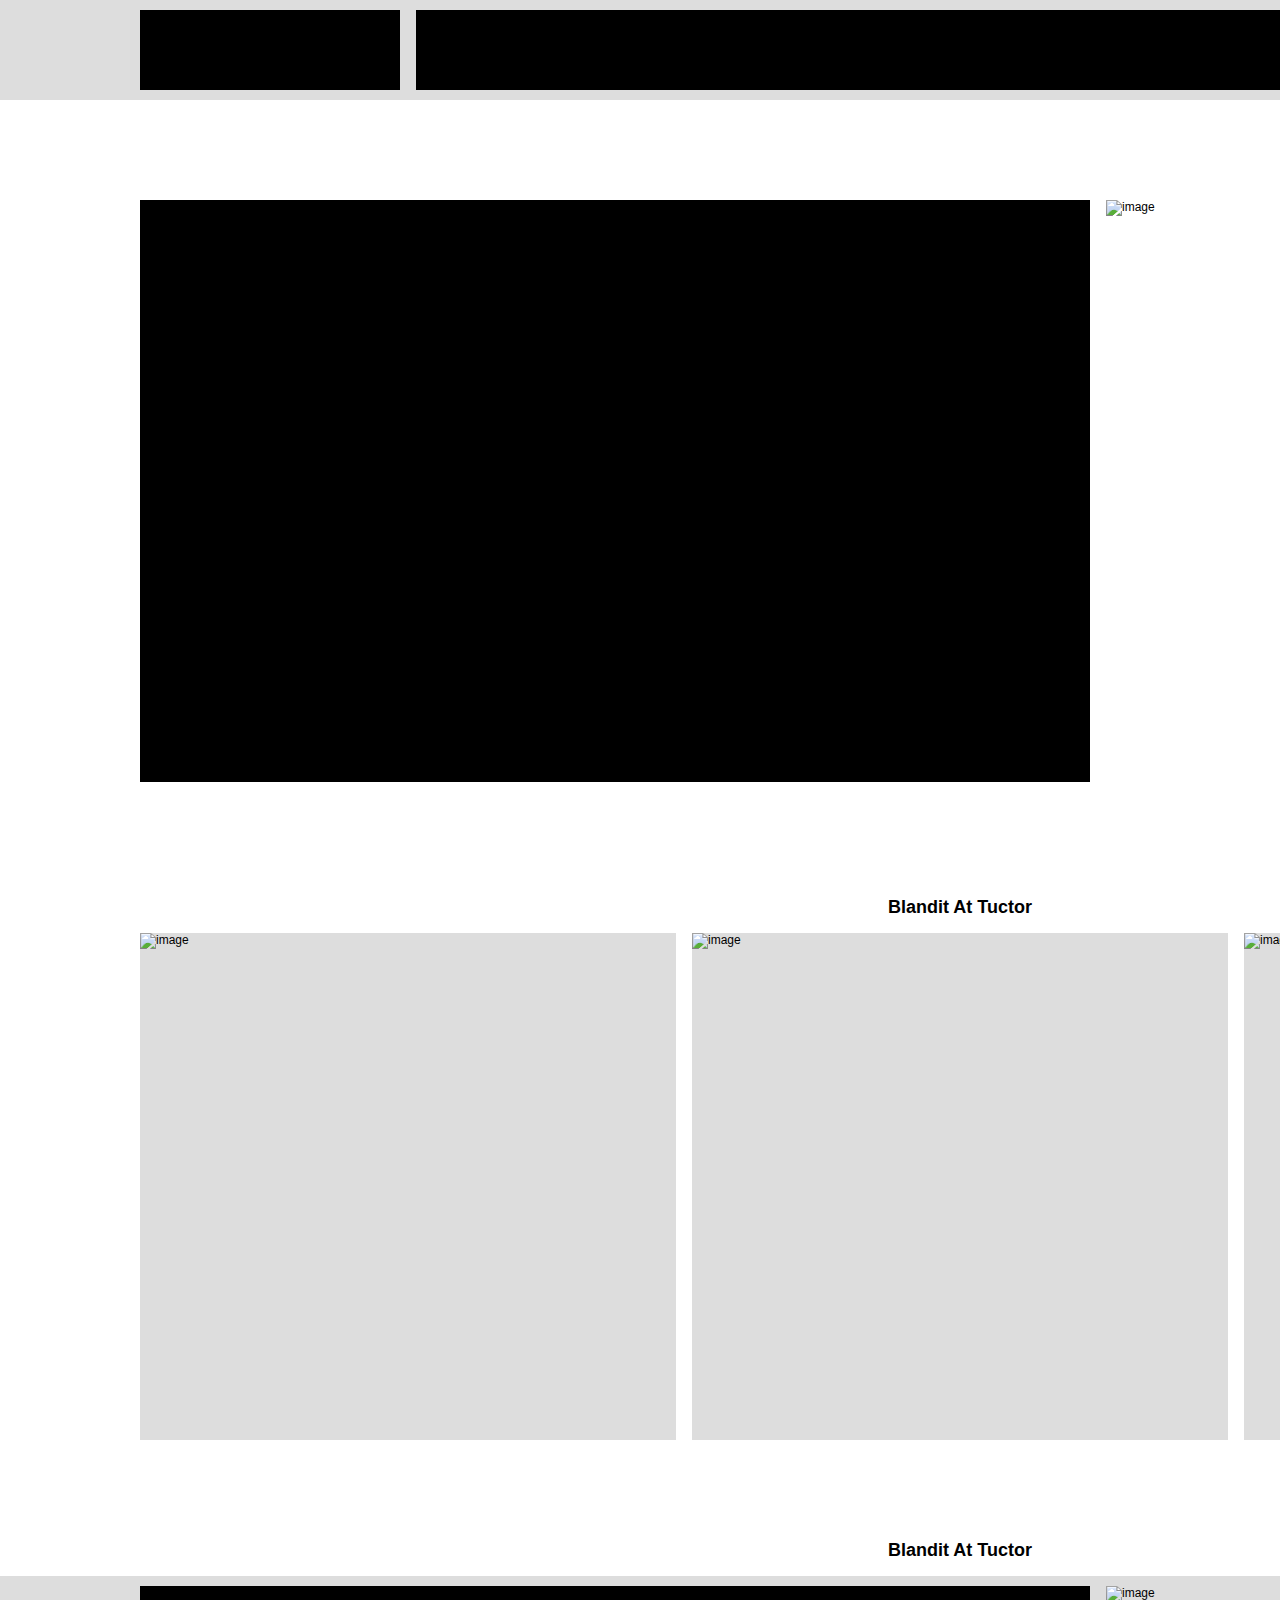
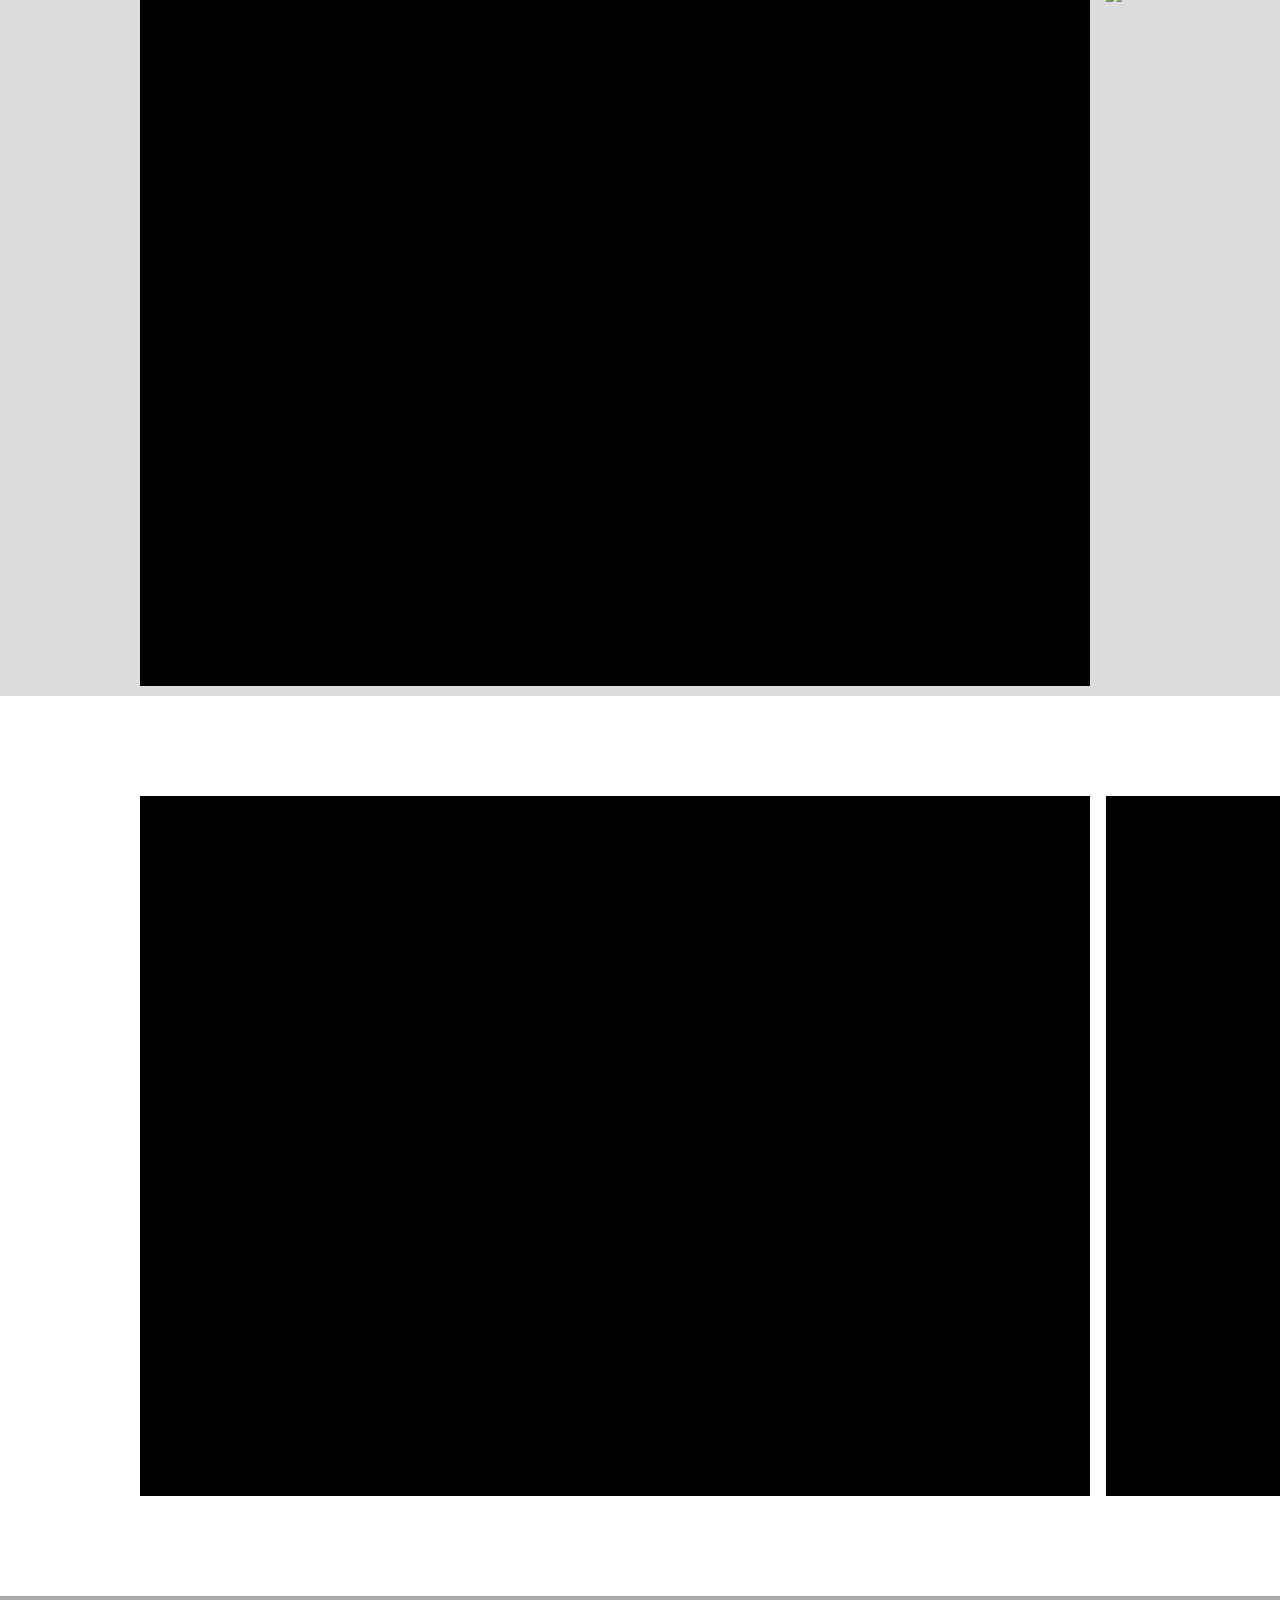
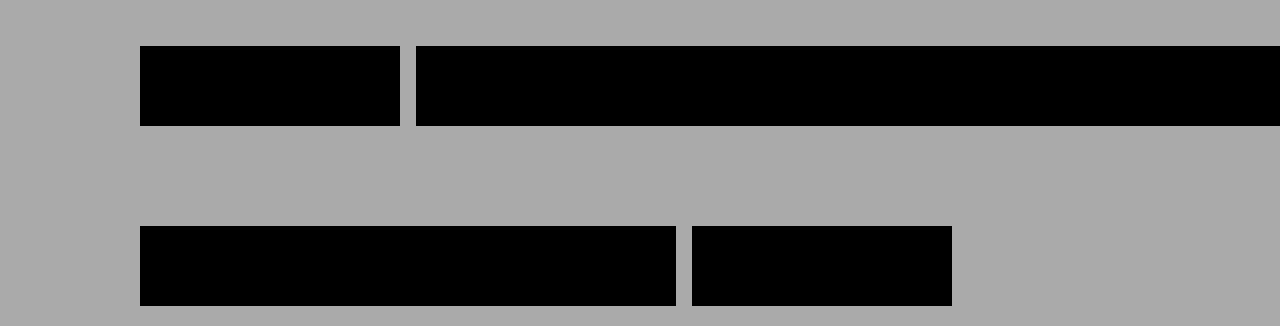
==== index.html @ 93c9f427 "added basic layout" ====
<!DOCTYPE html>
<html lang="en">
<head>
<meta charset="UTF-8">
<title>Web Page</title>
<link href="css/main.css" rel="stylesheet">
</head>
<!-- students must convert divs to semantic tags -->
<body>
	<div id="container">
        
        <div id="header-con">
            <div id="main-header" class="grid-con">
                <div id="header-box1" class="box-color">
                </div>
                <div id="main-nav" class="box-color">
                </div>
                <div id="header-box2" class="box-color">
                </div>
            </div>
        </div> 

        <main>
            <div class="grid-con" id="hero">
                <div id="hero-text" class="box-color">
                </div>
                <img src="https://via.placeholder.com/674x582" alt="image" id="hero-image">
            </div>  

            <div class="grid-con" id="products">
                <h2>Blandit At Tuctor</h2>
                <div class="product-box" id="product1">
                    <img src="https://via.placeholder.com/536x242" alt="image">
                </div>
                <div class="product-box" id="product2">
                    <img src="https://via.placeholder.com/536x242" alt="image">
                </div>
                <div class="product-box" id="product3">
                    <img src="https://via.placeholder.com/536x242" alt="image">
                </div>
            </div>

            <h2 id="about-title">Blandit At Tuctor</h2>
            <div id="about-con">
                <div class="grid-con" id="about">
                    <div id="about-text" class="box-color">
                    </div>
                    <img src="https://via.placeholder.com/674x700" alt="image" id="about-image">
                </div>
            </div>
            
            <div class="grid-con" id="contact">
                <div id="contact-text" class="box-color">
                </div>
                <div id="contact-form" class="box-color">
                </div>
            </div> 
        </main>

        <div id="footer-con">
            <div class="grid-con" id="footer">
                <div id="footer-logo" class="box-color">
                </div>
                <div id="footer-nav" class="box-color">
                </div>
                <div id="footer-newsletter1" class="box-color">
                </div>
                <div id="footer-newsletter2" class="box-color">
                </div>
                <div id="footer-social" class="box-color">
                </div>
            </div>
        </div>

    </div> 
</body>
</html>
---- css/main.css ----
@charset "UTF-8";
/* CSS Document */

/*Remove this rule on your HTML elements as you start to fill them with content*/

.box-color {
	color: #fff;
	background: #000;
	text-align: center;
	margin: 0;
}

/*basic reset*/

/*browsers have built in values for elements so we'll reset a few things to zero, you can add to this or remove items as needed*/

div,p,body,header,footer,section,article,nav { 
	margin: 0; 
	padding: 0; 
}	

img { 
	border: none; /*Remove border if image is a link*/
	margin: 0; 
	padding: 0; 
}

/*html selectors*/

body {
	font-family: "Helvetica Neue", Helvetica, Arial, sans-serif;
	font-size: 12px;
}

/* Remove underlines from links */

a {
	text-decoration: none;
}

/*hide elements from browser but show for doc outline*/

.hidden {
	display: none;
}


/*Common page elements  */

/*This is essentially a box that we place the whole site in.  
We center the box using margin 0 auto and give it a fixed width of 1920px.
1920px would fit a large monitor or tv. Sizes will vary depending on the projects
you work on and the intended audience */

#container {
	margin: 0 auto;
	width: 1920px;
}

/* this is our grid based off of our XD file */
.grid-con {
	display: grid;
	grid-template-columns: repeat(12, 122px);
	grid-column-gap: 16px;
	padding-left: 140px;
	padding-right: 140px;
}

#header-con {
	background-color: #ddd;
	padding-top: 10px;
	padding-bottom: 10px;
}

#header-box1 {
	grid-column: 1/3;
	/* Remove as content will dictate height */
	height: 80px;
}

#main-nav {
	grid-column: 3/11;
	/* Remove as content will dictate height */
	height: 80px;
}

#header-box2 {
	grid-column: 11/-1;
	/* Remove as content will dictate height */
	height: 80px;
}

/* Specific to index page desktop  */

#hero {
	margin-top: 100px;
}

#hero-text {
	grid-column: 1/8;
	/* Remove as content will dictate height */
	height: 582px;
}

#hero-image {
	grid-column: 8/-1;
	/* Remove as content will dictate height */
	height: 582px;
}

#products {
	margin-top: 100px;
	margin-bottom: 100px;
}

#products h2 {
	grid-column: 1/-1;
	text-align: center;
}

#product1 {
	grid-column: 1/5;
	/* Remove as content will dictate height */
	height: 507px;
}

#product2 {
	grid-column: 5/9;
	/* Remove as content will dictate height */
	height: 507px;
}

#product3 {
	grid-column: 9/-1;
	/* Remove as content will dictate height */
	height: 507px;
}

.product-box {
	background-color: #ddd;
}

#about-con {
	background-color: #ddd;
	padding-top: 10px;
	padding-bottom: 10px;
}

#about-title {
	text-align: center;
}

#about-text {
	grid-column: 1/8;
	/* Remove as content will dictate height */
	height: 700px;
}

#about-image {
	grid-column: 8/-1;
	/* Remove as content will dictate height */
	height: 700px;
}

#contact {
	margin-top: 100px;
	margin-bottom: 100px;
}

#contact-text {
	grid-column: 1/8;
	/* Remove as content will dictate height */
	height: 700px;
}

#contact-form {
	grid-column: 8/-1;
	/* Remove as content will dictate height */
	height: 700px;
}

/*Common page elements  */

#footer-con {
	background-color: #aaaaaa;
	padding-top: 50px;
	padding-bottom: 20px;
}

#footer-logo {
	grid-column: 1/3;
	/* Remove as content will dictate height */
	height: 80px;
}

#footer-nav {
	grid-column: 3/-1;
	/* Remove as content will dictate height */
	height: 80px;
	margin-bottom: 100px;
}

#footer-newsletter1 {
	grid-column: 1/5;
	/* Remove as content will dictate height */
	height: 80px;
}

#footer-newsletter2 {
	grid-column: 5/7;
	/* Remove as content will dictate height */
	height: 80px;
}

#footer-social {
	grid-column: 11/-1;
	/* Remove as content will dictate height */
	height: 80px;
}



/* gallery page */

#gallery-hero-con {
	background-color: #aaaaaa;
	background: url("https://via.placeholder.com/1920x580");
	height: 580px;
}

#gallery-text {
	grid-column: 1/9;
	/* Remove as content will dictate height */
	height: 200px;
	margin-top: 100px;
}

#gallery-controls {
	margin-top: 200px;
	grid-column: 6/8;
	display: flex;
	justify-content: center;
	align-items: center;
}

.dot {
	background-color: #dddddd;
	height: 30px;
	width: 30px;
	border-radius: 50%;
	margin: 5px;
  }

#gallery h2 {
	grid-column: 1/-1;
	text-align: center;
  }

.gallery-box {
	background-color: #ddd;
	grid-column: span 4 / span 4;
	/* Remove as content will dictate height */
	height: 507px;
	margin-bottom: 20px;
}
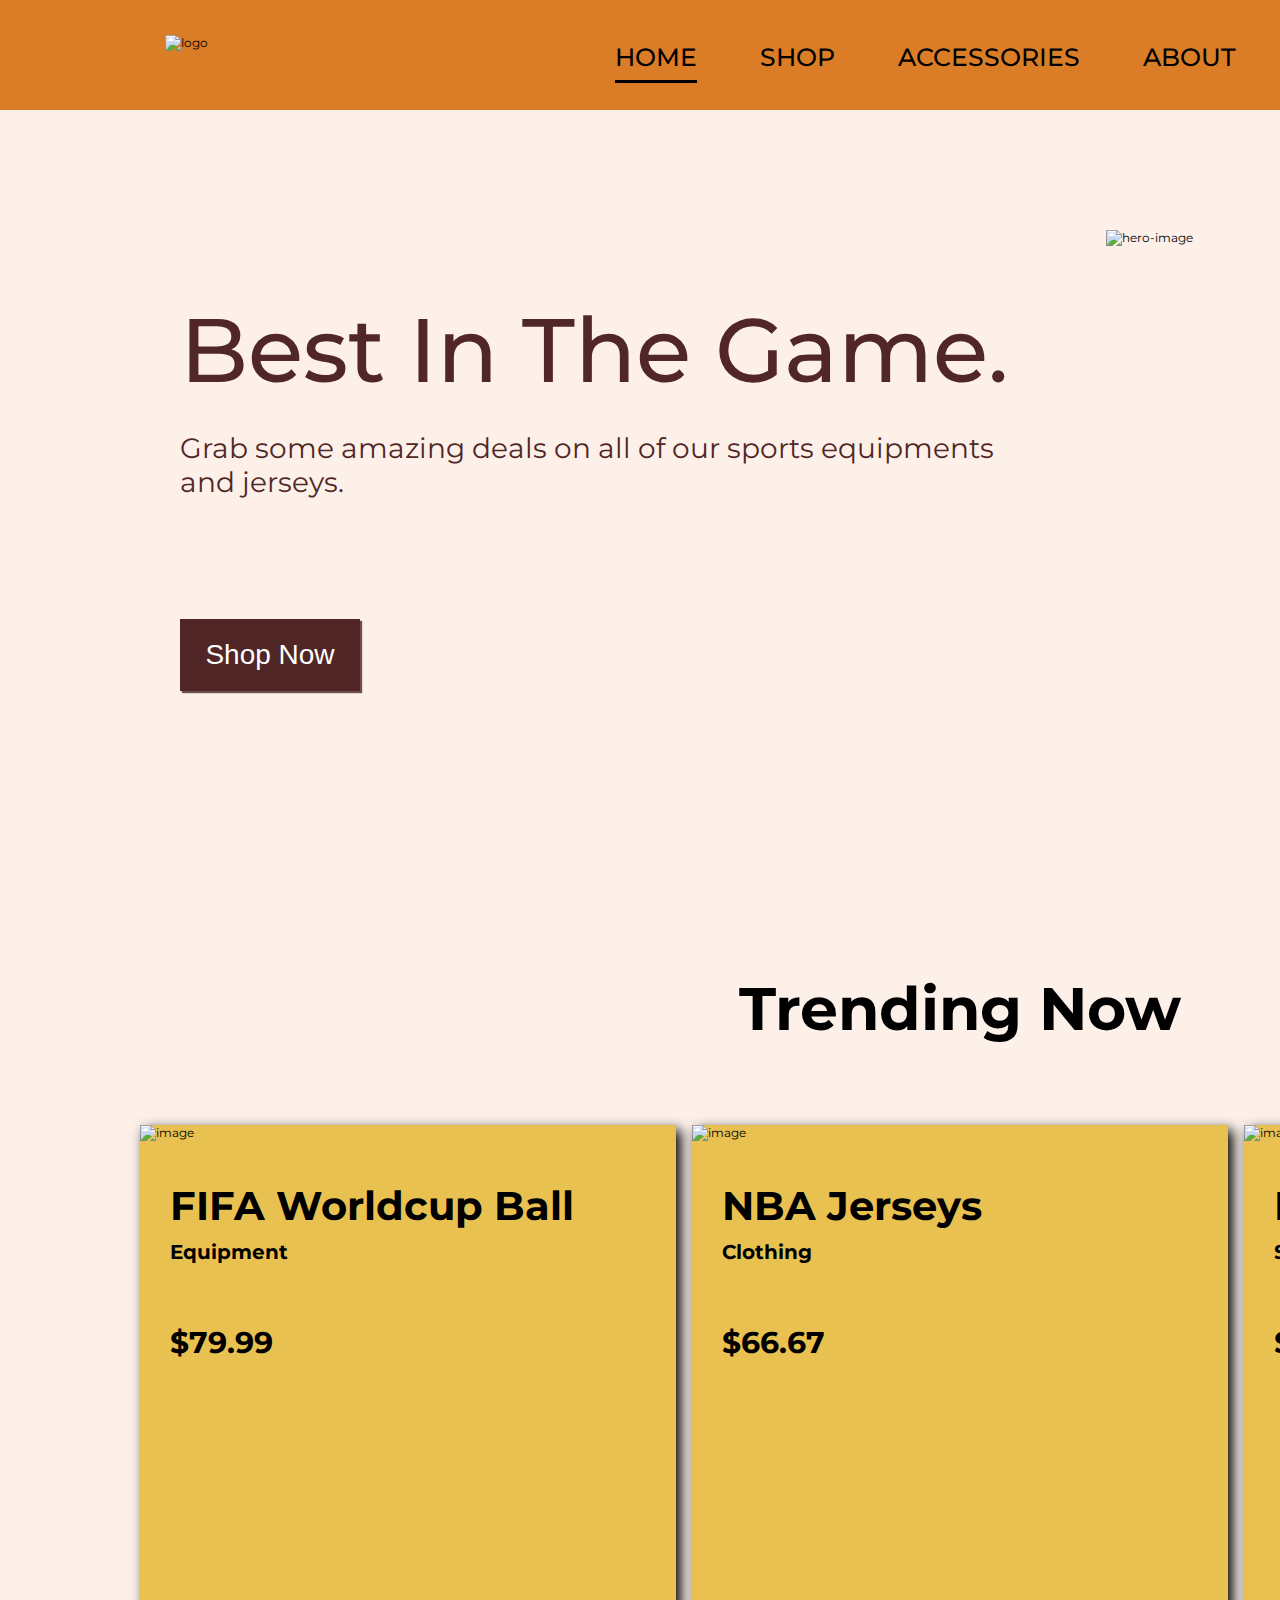
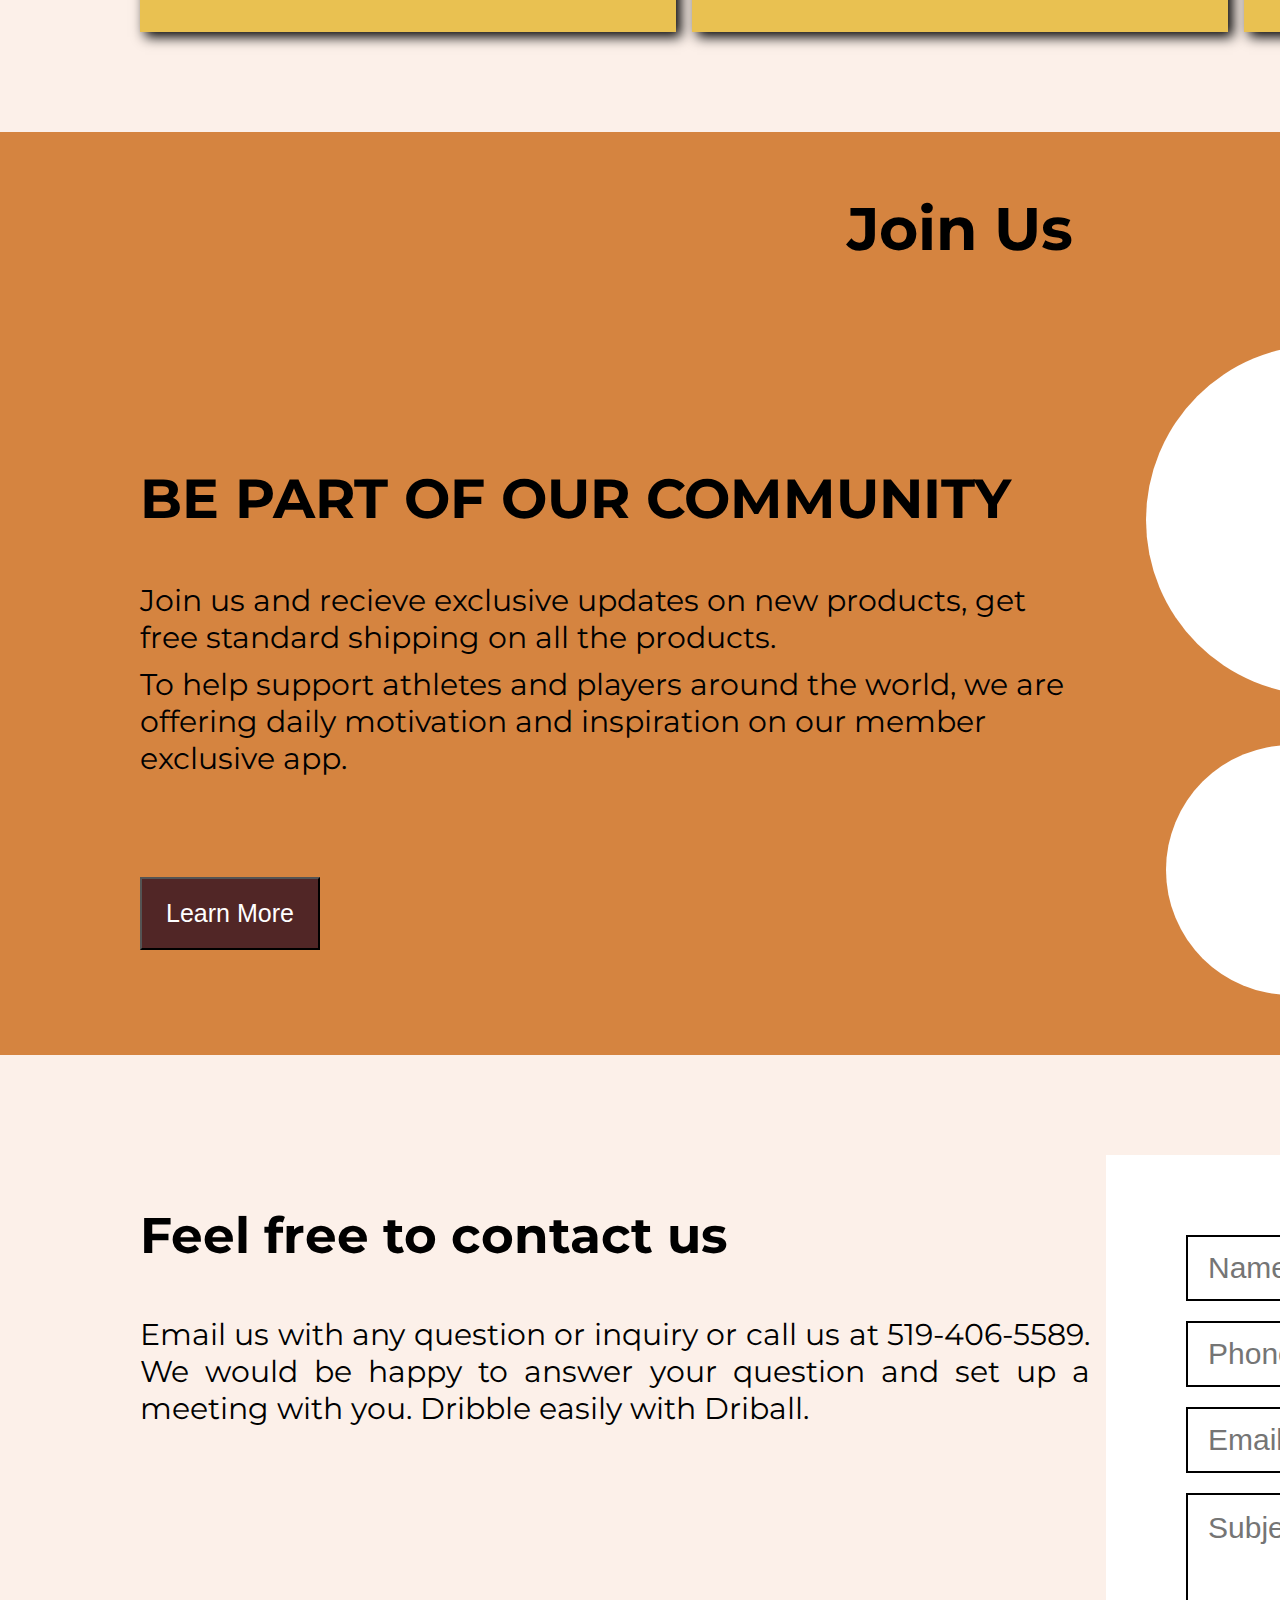
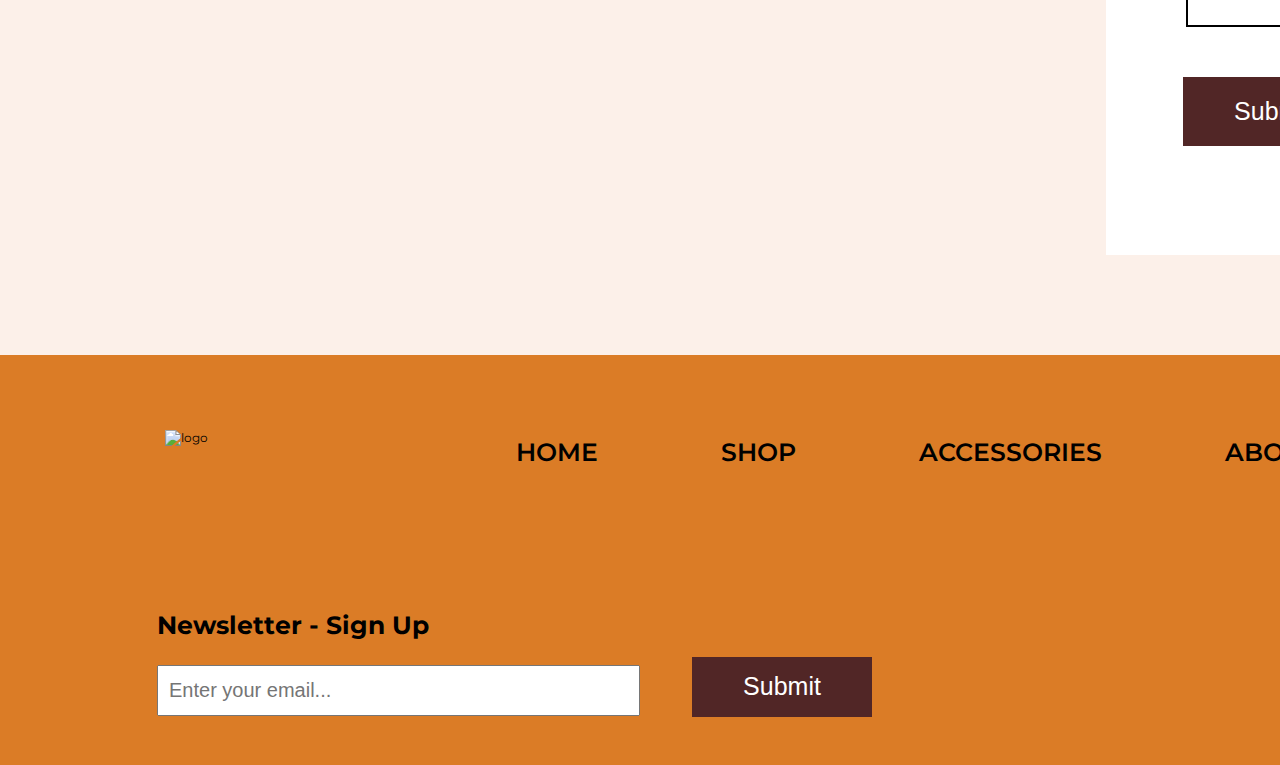
==== commit b4417fce: "added html and css (home page)" ====
--- a/index.html
+++ b/index.html
@@ -1,76 +1,156 @@
 <!DOCTYPE html>
 <html lang="en">
 <head>
-<meta charset="UTF-8">
-<title>Web Page</title>
-<link href="css/main.css" rel="stylesheet">
+    <meta charset="UTF-8">
+    <link href="css/main.css"  rel="stylesheet">
+    <link rel="preconnect" href="https://fonts.googleapis.com">
+    <link rel="preconnect" href="https://fonts.gstatic.com" crossorigin>
+    <link href="https://fonts.googleapis.com/css2?family=Montserrat:wght@400;700&display=swap" rel="stylesheet">
+    <title>Driball</title>
+    <link rel="icon" href="./img/logo.svg" type="image/x-icon">
 </head>
-<!-- students must convert divs to semantic tags -->
+
 <body>
 	<div id="container">
-        
-        <div id="header-con">
+        <header id="header-con">
             <div id="main-header" class="grid-con">
-                <div id="header-box1" class="box-color">
-                </div>
-                <div id="main-nav" class="box-color">
-                </div>
-                <div id="header-box2" class="box-color">
-                </div>
+                <section id="header-box1" class="header-box1">
+                    <h2 class="hidden">Logo</h2>
+                    <img src="img/logo.svg" alt="logo">
+                </section>
+                <nav id="main-nav" class="main_nav">
+                    <ul>
+                        <li ><a class="active" href="">HOME</a></li>
+                        <li><a href="">SHOP</a></li>
+                        <li><a href="http://127.0.0.1:5501/gallery.html">ACCESSORIES</a></li>
+                        <li><a href="">ABOUT</a></li>
+                    </ul>
+                </nav>
+                <section id="header-box2" class="box-color">
+                    <h2 class="hidden">Sign In</h2>
+                    <button class="button_nav">SIGN UP</button>  
+                </section>
             </div>
-        </div> 
+        </header> 
 
         <main>
             <div class="grid-con" id="hero">
-                <div id="hero-text" class="box-color">
+                <section id="hero-text" class="hero-text">
+                   <h2> Best In The Game.</h2> 
+                   <p> Grab some amazing deals on all of our sports equipments and jerseys. </p>
+                   <button class="button_hero">Shop Now</button> 
+                </section>
+                <aside id="hero-image">
+                    <img src="img/hero-image.jpg" alt="hero-image">
+                </aside>
+            </div>  
+           
+            <div class="grid-con" id="products">
+                <h2>Trending Now</h2>
+                <div class="product-box1" id="product1">
+                    <img src="img/worldcup-ball.jpg" alt="image">
+                    <section class="product-bumper1">
+                        <h3>FIFA Worldcup Ball</h3>
+                        <h4>Equipment</h4>
+                        <h5>$79.99</h5>
+                    </section>
+                    <section class="overlay">   
+                        <button class="hover-btn-1">View</button>                    
+                        <button class="hover-btn-1">Buy</button>                       
+                    </section>
                 </div>
-                <img src="https://via.placeholder.com/674x582" alt="image" id="hero-image">
-            </div>  
-
-            <div class="grid-con" id="products">
-                <h2>Blandit At Tuctor</h2>
-                <div class="product-box" id="product1">
-                    <img src="https://via.placeholder.com/536x242" alt="image">
+                <div class="product-box2" id="product2">
+                    <img src="img/nba-jerseys.jpg" alt="image">
+                    <section class="product-bumper2">                  
+                        <h3>NBA Jerseys</h3>
+                        <h4>Clothing</h4>
+                        <h5>$66.67</h5>
+                    </section>  
+                    <section class="overlay">   
+                        <button class="hover-btn-2">View</button>                    
+                        <button class="hover-btn-2">Buy</button>                       
+                    </section>
                 </div>
-                <div class="product-box" id="product2">
-                    <img src="https://via.placeholder.com/536x242" alt="image">
-                </div>
-                <div class="product-box" id="product3">
-                    <img src="https://via.placeholder.com/536x242" alt="image">
+                <div class="product-box3" id="product3">
+                    <img src="img/nike_shoes.jpg" alt="image">
+                    <section class="product-bumper3">
+                        <h3>NIKE's Zion 2</h3>
+                        <h4>Shoes</h4>
+                        <h5>$120.00</h5>
+                    </section>
+                    <section class="overlay">   
+                        <button class="hover-btn-3">View</button>                    
+                        <button class="hover-btn-3">Buy</button>                       
+                    </section>
                 </div>
             </div>
 
-            <h2 id="about-title">Blandit At Tuctor</h2>
-            <div id="about-con">
+            
+            <div id="join-con">
+                <h2 id="join-title">Join Us</h2>
                 <div class="grid-con" id="about">
-                    <div id="about-text" class="box-color">
-                    </div>
-                    <img src="https://via.placeholder.com/674x700" alt="image" id="about-image">
+                    <section id="join-text" class="join-text"> 
+                        <h3>BE PART OF OUR COMMUNITY</h3>
+                        <p> Join us and recieve exclusive updates on new products, get free standard shipping on all the products.</p> 
+                        <p>To help support athletes and players around the world, we are offering daily motivation and inspiration 
+                            on our member exclusive app.</p> 
+                        <button class="learn-more">Learn More</button> 
+                    </section>
+                    <section class="circle-part">
+                        <article class="circle1"></article>
+                        <article class="circle2"></article>
+                        <article class="circle3"></article>
+                        <article class="circle4"></article>
+                    </section>
                 </div>
             </div>
             
             <div class="grid-con" id="contact">
-                <div id="contact-text" class="box-color">
-                </div>
-                <div id="contact-form" class="box-color">
-                </div>
+                <section id="contact-text" class="contact-us">
+                    <h3>Feel free to contact us</h3>
+                    <p>
+                        Email us with any question or inquiry or call us at 519-406-5589.
+                        We would be happy to answer your question and set up a meeting with you. 
+                        Dribble easily with Driball.
+                    </p>
+                </section>
+                <aside id="contact-form" class="contact-form">
+                    <input class="text-box1" type="text" placeholder="Name">
+                    <input class="text-box2" type="text" placeholder="Phone no.">
+                    <input class="text-box3" type="text" placeholder="Email">
+                    <input class="text-box4" type="text" placeholder="Subject">
+                    <button class="form-submit">Submit</button> 
+                </aside>
             </div> 
         </main>
 
-        <div id="footer-con">
+        <footer id="footer-con">
             <div class="grid-con" id="footer">
-                <div id="footer-logo" class="box-color">
-                </div>
-                <div id="footer-nav" class="box-color">
-                </div>
-                <div id="footer-newsletter1" class="box-color">
-                </div>
-                <div id="footer-newsletter2" class="box-color">
-                </div>
-                <div id="footer-social" class="box-color">
-                </div>
+                <section id="footer-logo" class="footer-logo">
+                    <img src="img/logo.svg" alt="logo">
+                </section>
+                <nav id="footer-nav" class="footer-nav">
+                    <ul>
+                        <li><a href="">HOME</a></li>
+                        <li><a href="">SHOP</a></li>
+                        <li><a href="">ACCESSORIES</a></li>
+                        <li><a href="">ABOUT</a></li>
+                    </ul>
+                </nav>
+                <section id="footer-newsletter1" class="newsletter-box">
+                    <h3>Newsletter - Sign Up</h3>
+                    <input class="enter-email" type="text" placeholder="Enter your email...">
+                </section>
+                <aside id="footer-newsletter2" class="foot-sumbit">
+                    <button class="footer-submit">Submit</button> 
+                </aside>
+                <nav id="footer-social" class="social-media">
+                    <img class="insta" src="img/facebook_logo.svg" alt="facebook">
+                    <img class="facebook" src="img/instagram_logo.svg" alt="instagram">
+                    <img class="mail" src="img/email.svg" alt="email">
+                </nav>
             </div>
-        </div>
+        </footer>
 
     </div> 
 </body>
--- a/css/main.css
+++ b/css/main.css
@@ -1,18 +1,6 @@
 @charset "UTF-8";
-/* CSS Document */
-
-/*Remove this rule on your HTML elements as you start to fill them with content*/
-
-.box-color {
-	color: #fff;
-	background: #000;
-	text-align: center;
-	margin: 0;
-}
-
-/*basic reset*/
-
-/*browsers have built in values for elements so we'll reset a few things to zero, you can add to this or remove items as needed*/
+
+/* Basic resets */
 
 div,p,body,header,footer,section,article,nav { 
 	margin: 0; 
@@ -20,44 +8,32 @@
 }	
 
 img { 
-	border: none; /*Remove border if image is a link*/
+	border: none;
 	margin: 0; 
 	padding: 0; 
 }
 
-/*html selectors*/
-
 body {
-	font-family: "Helvetica Neue", Helvetica, Arial, sans-serif;
+	font-family: Montserrat ;
 	font-size: 12px;
-}
-
-/* Remove underlines from links */
+	display: flex;
+
+}
 
 a {
 	text-decoration: none;
 }
 
-/*hide elements from browser but show for doc outline*/
-
 .hidden {
 	display: none;
 }
-
-
-/*Common page elements  */
-
-/*This is essentially a box that we place the whole site in.  
-We center the box using margin 0 auto and give it a fixed width of 1920px.
-1920px would fit a large monitor or tv. Sizes will vary depending on the projects
-you work on and the intended audience */
 
 #container {
 	margin: 0 auto;
 	width: 1920px;
-}
-
-/* this is our grid based off of our XD file */
+	background-color: #fcf0e9;
+}
+
 .grid-con {
 	display: grid;
 	grid-template-columns: repeat(12, 122px);
@@ -66,16 +42,29 @@
 	padding-right: 140px;
 }
 
+
+/* header part starts */
+
 #header-con {
-	background-color: #ddd;
+	background-color: #DB7C26;
 	padding-top: 10px;
 	padding-bottom: 10px;
+	top: 0;
+	position: sticky;
+	z-index: 1;
 }
 
 #header-box1 {
 	grid-column: 1/3;
 	/* Remove as content will dictate height */
 	height: 80px;
+	width: 158.3px;
+	height: 40.18px;
+	padding: 25px ;
+}
+
+.header-box1:hover {
+	cursor: pointer;
 }
 
 #main-nav {
@@ -84,79 +73,526 @@
 	height: 80px;
 }
 
+.main_nav {
+	width: 90%;
+	text-align: center;
+	
+}
+
+ul li {
+	list-style: none;
+	display: inline-block;
+	padding: 20px 30px;
+	font-size: 25px;
+	font-family:  Montserrat;
+	font-weight: 500;
+	text-align: center;
+	background-color: #DB7C26;
+}
+
+a {
+	color: black;
+}
+
+.main_nav a:hover {
+	color: black;
+	border-bottom: 3px solid black;
+}
+
+.main_nav a.active {
+	color: black;
+	border-bottom: 3px solid black;
+}
+
+a:hover::after {
+	width: 100%;
+}
+
+ul li:hover {
+	cursor: pointer;
+}
+
 #header-box2 {
 	grid-column: 11/-1;
-	/* Remove as content will dictate height */
-	height: 80px;
-}
+}
+
+.button_nav {
+    width: 150px;
+	margin-top: 20px;
+	margin-left: 100px;
+	font-family:  Montserrat;
+	font-size: 20px;
+	position: relative;
+	background-color: #CB9F24;
+	color: white;
+	padding: 15px;
+	cursor: pointer;
+	border: none;
+	box-shadow: 1px 1px 1px rgb(112, 77, 77);
+	display: inline-block;
+}
+
+.button_nav:hover {
+	background-color: #f1b91e;
+}
+
+
+a h3 {
+	padding: 1px;
+	color: white;
+	font-size: 25px;
+}
+
+li a {
+	position: relative;
+	padding-bottom: 8px;
+}
+
 
 /* Specific to index page desktop  */
 
 #hero {
-	margin-top: 100px;
+	margin-top: 40px;
 }
 
 #hero-text {
 	grid-column: 1/8;
 	/* Remove as content will dictate height */
 	height: 582px;
-}
+	width: 90%;
+	color: #512626;
+	margin-top: 80px;
+	padding-left: 40px;
+}
+
+
+.hero-text h2 {
+	font-size: 90px;
+	line-height: 0.9em;
+	margin-bottom: 40px;
+	margin-top: 80px;
+	font-weight: 500;
+}
+
+.hero-text p {
+	font-size: 28px;
+	text-align: left;
+}
+
+.button_hero {
+	width: 180px;
+	margin-top: 120px;
+	font-size: 28px;
+	position: relative;
+	background-color: #512626;
+	color: white;
+	padding: 20px;
+	cursor: pointer;
+	border: none;
+	box-shadow: 2px 2px 1px rgb(112, 77, 77);
+}
+
+.button_hero:hover {
+	background-color: #f1b91e;
+}
+
 
 #hero-image {
 	grid-column: 8/-1;
-	/* Remove as content will dictate height */
-	height: 582px;
-}
+	padding-top: 80px;
+	padding-right: 50px;
+	
+}
+
+.hero {
+	height: 60%;
+}
+
 
 #products {
-	margin-top: 100px;
-	margin-bottom: 100px;
+	margin-top: 110px;
+	margin-bottom: 100px;		
 }
 
 #products h2 {
 	grid-column: 1/-1;
 	text-align: center;
-}
+	font-size: 60px;
+	margin-bottom: 80px;
+}
+
+/* This one is for first product box */
 
 #product1 {
 	grid-column: 1/5;
-	/* Remove as content will dictate height */
 	height: 507px;
-}
+	background-color: #E9C151;
+	box-shadow: 5px 5px 12px;
+
+}
+
+.product-bumper1 {
+	height: 6px; background-color: #E9C151;
+	width: 536px;
+	height: 6px;
+	transition: height 0.1s ease;
+	position: absolute;
+	
+}
+
+.product-box1 .hover-button { 
+	opacity: 0;
+}
+
+.product-box1:hover .product-bumper1 {
+	 height: 265px;
+	 opacity: 0.2;
+}
+
+
+.product-box1:hover {
+	cursor: pointer;
+}
+
+.overlay {
+	position: absolute;
+	margin: 190px 0 0 340px;
+	opacity: 0;
+	transition: all 0.2s ease;
+	transform: translate(-50%, -50%);
+	
+}
+
+.product-box1:hover .overlay {
+	opacity: 1;
+}
+
+.hover-btn-1 {
+	width: 150px;
+	font-size: 25px;
+	font-family: Montserrat;
+	margin-right: 20px;
+	position: relative;
+	background-color: #6767f8;
+	color: white;
+	padding: 20px;
+	cursor: pointer;
+	border: none;
+	box-shadow: 2px 2px 1px rgb(112, 77, 77);
+}
+
+.hover-btn-1:hover {
+	background-color: #ffbb00;
+}
+
+.product-box1 h3 {
+	font-size: 40px;
+	text-align: left;
+	padding-left: 30px;
+	margin-bottom: 0;
+}
+
+.product-box1 h4 {
+	font-size: 20px;
+	text-align: left;
+	padding-left: 30px;
+	margin-top: 10px;
+	margin-bottom: 0;
+}
+
+.product-box1 h5 {
+	font-size: 30px;
+	text-align: left;
+	padding-left: 30px;
+	margin: 60px 0 0 0;
+}
+
+.product-box1 p {
+	font-size: 20px;
+	float: right;
+	margin-top: 0;
+}
+
+
+
+/* This one is for second product box */
 
 #product2 {
 	grid-column: 5/9;
-	/* Remove as content will dictate height */
 	height: 507px;
-}
+	box-shadow: 5px 5px 12px;
+	
+}
+
+
+.product-bumper2 {
+	height: 6px; background-color: #E9C151;
+	width: 536px;
+	height: 6px;
+	transition: height 0.2s ease;
+	position: absolute;
+	
+}
+
+.product-box2 .hover-button {
+	opacity: 0;
+}
+
+.product-box2:hover .product-bumper2 {
+	 height: 265px;
+	 opacity: 0.2;
+}
+
+.product-box2 {
+	background-color:  #E9C151 ;
+}
+
+.product-box2:hover {
+	cursor: pointer;
+}
+
+.overlay {
+	position: absolute;
+	margin: 190px 0 0 340px;
+	opacity: 0;
+	transition: all 0.2s ease;
+	transform: translate(-50%, -50%);
+	
+}
+
+.product-box2:hover .overlay {
+	opacity: 1;
+}
+
+.hover-btn-2 {
+	width: 160px;
+	font-size: 25px;
+	margin-right: 20px;
+	position: relative;
+	background-color: #6767f8;
+	color: white;
+	padding: 20px;
+	cursor: pointer;
+	border: none;
+	box-shadow: 2px 2px 1px rgb(112, 77, 77);
+}
+
+.hover-btn-2:hover {
+	background-color: #f1b91e;
+}
+
+.product-box2 h3 {
+	font-size: 40px;
+	text-align: left;
+	padding-left: 30px;
+	margin-bottom: 0;
+}
+
+.product-box2 h4 {
+	font-size: 20px;
+	text-align: left;
+	padding-left: 30px;
+	margin-top: 10px;
+	margin-bottom: 0;
+}
+
+.product-box2 h5 {
+	font-size: 30px;
+	text-align: left;
+	padding-left: 30px;
+	margin: 60px 0 0 0;
+}
+
+.product-box2 p {
+	font-size: 20px;
+	float: right;
+	margin-top: 0;
+}
+
+
+/* This one is for third product box */
+
 
 #product3 {
 	grid-column: 9/-1;
 	/* Remove as content will dictate height */
 	height: 507px;
-}
-
-.product-box {
-	background-color: #ddd;
-}
-
-#about-con {
-	background-color: #ddd;
+	box-shadow: 5px 5px 12px;
+}
+
+
+.product-bumper3 {
+	height: 6px; background-color: #E9C151;
+	width: 536px;
+	height: 6px;
+	transition: height 0.2s ease;
+	position: absolute;
+}
+
+.product-box3 .hover-button {
+	opacity: 0;
+}
+
+.product-box3:hover .product-bumper3 {
+	 height: 265px;
+	 opacity: 0.2;
+}
+
+.product-box3 {
+	background-color: #E9C151;
+}
+
+.product-box3:hover {
+	cursor: pointer;
+}
+
+.overlay {
+	position: absolute;
+	margin: 190px 0 0 340px;
+	opacity: 0;
+	transition: all 0.2s ease;
+	transform: translate(-50%, -50%);
+	
+}
+
+.product-box3:hover .overlay {
+	opacity: 1;
+}
+
+.hover-btn-3 {
+	width: 160px;
+	font-size: 25px;
+	margin-right: 20px;
+	position: relative;
+	background-color: #6767f8;
+	color: white;
+	padding: 20px;
+	cursor: pointer;
+	border: none;
+	box-shadow: 2px 2px 1px rgb(112, 77, 77);
+}
+
+.hover-btn-3:hover {
+	background-color: #f1b91e;
+}
+
+.product-box3 h3 {
+	font-size: 40px;
+	text-align: left;
+	padding-left: 30px;
+	margin-bottom: 0;
+}
+
+.product-box3 h4 {
+	font-size: 20px;
+	text-align: left;
+	padding-left: 30px;
+	margin-top: 10px;
+	margin-bottom: 0;
+}
+
+.product-box3 h5 {
+	font-size: 30px;
+	text-align: left;
+	padding-left: 30px;
+	margin: 60px 0 0 0;
+}
+
+.product-box3 p {
+	font-size: 20px;
+	float: right;
+	margin-top: 0;
+}
+
+
+#join-con {
+	background-color: #D58440;
 	padding-top: 10px;
 	padding-bottom: 10px;
 }
 
-#about-title {
+#join-title {
 	text-align: center;
-}
-
-#about-text {
+	font-size: 60px;
+	margin-bottom: 80px;
+}
+
+.join-text {
 	grid-column: 1/8;
-	/* Remove as content will dictate height */
 	height: 700px;
-}
-
-#about-image {
+	background-color:#D58440 ;
+}
+
+.join-text h3 {
+	font-size: 55px;
+	margin: 120px 0 50px 0;
+}
+
+.join-text p {
+	font-size: 30px;
+	display: flex;
+	text-align: left;
+	margin: 10px 0 0 0;
+}
+
+.learn-more {
+	width: 180px;
+	margin-top: 100px;
+	font-size: 25px;
+	position: relative;
+	background-color: #512626;
+	color: white;
+	padding: 20px;
+	cursor: pointer;
+}
+
+.circle-part {
+	width: 674px;
+	height: 700px;
+	background-color: #D58440;
+}
+
+.circle1 {
+	position: absolute;
+	background-color: white;
+	width: 350px;
+	height: 350px;
+	border-radius: 50%;
+	margin: 0 0 0 40px;
+	
+}
+
+.circle2 {
+	position: absolute;
+	background-color: white;
+	width: 250px;
+	height: 250px;
+	border-radius: 50%;
+	margin: 40px 0 0 450px;
+	
+}
+  
+.circle3 {
+	position: absolute;
+	background-color: white;
+	width: 250px;
+	height: 250px;
+	border-radius: 50%;
+	margin: 400px 0 0 60px;
+	
+}
+
+
+.circle4 {
+	position: absolute;
+	background-color: white;
+	width: 350px;
+	height: 350px;
+	border-radius: 50%;
+	margin: 350px 0 0 350px ;
+}
+
+#join-image {
 	grid-column: 8/-1;
 	/* Remove as content will dictate height */
 	height: 700px;
@@ -173,16 +609,77 @@
 	height: 700px;
 }
 
+.contact-us h3 {
+	font-size: 50px;
+}
+
+.contact-us p {
+	font-size: 30px;
+	text-align: justify;
+}
+
 #contact-form {
 	grid-column: 8/-1;
 	/* Remove as content will dictate height */
 	height: 700px;
 }
 
+.contact-form {
+	background-color: white;
+}
+
+.text-box1 {
+	width: 80%;
+	height: 60px;
+	border: 2px solid black;
+	margin: 80px 0 0 80px;
+	font-size: 30px;
+	padding-left: 20px;
+}
+
+.text-box2 {
+	width: 80%;
+	height: 60px;
+	border: 2px solid black;
+	margin: 20px 0 0 80px;
+	font-size: 30px;
+	padding-left: 20px;
+}
+
+.text-box3 {
+	width: 80%;
+	height: 60px;
+	border: 2px solid black;
+	margin: 20px 0 0 80px;
+	font-size: 30px;
+	padding-left: 20px;
+}
+
+.text-box4 {
+	width: 80%;
+	border: 2px solid black;
+	margin: 20px 0 0 80px;
+	font-size: 30px;
+	padding: 16px 0 80px 20px;
+}
+
+.form-submit {
+	width: 180px;
+	margin-top: 50px;
+	margin-left: 77px;
+	font-size: 25px;
+	position: relative;
+	background-color: #512626;
+	color: white;
+	padding: 20px;
+	cursor: pointer;
+	border: none;
+}
+
 /*Common page elements  */
 
 #footer-con {
-	background-color: #aaaaaa;
+	background-color: #DB7C26;
 	padding-top: 50px;
 	padding-bottom: 20px;
 }
@@ -191,6 +688,9 @@
 	grid-column: 1/3;
 	/* Remove as content will dictate height */
 	height: 80px;
+	width: 158.3px;
+	height: 40.18px;
+	padding: 25px ;
 }
 
 #footer-nav {
@@ -200,22 +700,101 @@
 	margin-bottom: 100px;
 }
 
+
+.footer-nav ul li {
+	list-style: none;
+	display: inline-block;
+	padding: 20px 60px;
+	font-size: 25px;
+	font-family:  Montserrat;
+	font-weight: 600;
+	text-align: center;
+	background-color: #DB7C26;
+}
+
+.footer-nav a:hover {
+	color: black;
+	border-bottom: 3px solid black;
+}
+
+.footer-nav a.active {
+	color: black;
+	border-bottom: 3px solid black;
+}
+
+a:hover::after {
+	width: 100%;
+}
+
+.footer-nav:hover {
+	cursor: pointer;
+}
+
 #footer-newsletter1 {
 	grid-column: 1/5;
 	/* Remove as content will dictate height */
 	height: 80px;
+	margin-bottom: 80px;
+	margin-left: 17px;
+	margin-right: 0;
+}
+
+.newsletter-box {
+	margin-right: 0;
+}
+
+.newsletter-box h3 {
+	font-size: 25px;
+	margin-right: 0;
+}
+
+.enter-email {
+	width: 90%;
+	height: 45px;
+	margin-top: 0;
+	font-size: 20px;
+	padding-left: 10px;
+	margin-right: 0;
+	
 }
 
 #footer-newsletter2 {
 	grid-column: 5/7;
 	/* Remove as content will dictate height */
 	height: 80px;
+	margin-right: 0px;
+	margin-left: 0;
+	margin-top: 14px;
+}
+
+.footer-submit {
+	width: 180px;
+	height: 60px;
+	margin-top: 58px;
+	font-size: 25px;
+	position: relative;
+	background-color: #512626;
+	color: white;
+	cursor: pointer;
+	border: none;
 }
 
 #footer-social {
 	grid-column: 11/-1;
 	/* Remove as content will dictate height */
 	height: 80px;
+}
+
+.social-media {
+	display: flex;
+}
+
+.insta, .facebook, .mail {
+	margin-top: 80px;
+	padding-right: 60px;
+	width: 50px;
+	height: 50px;
+	cursor: pointer;
 }
 
 
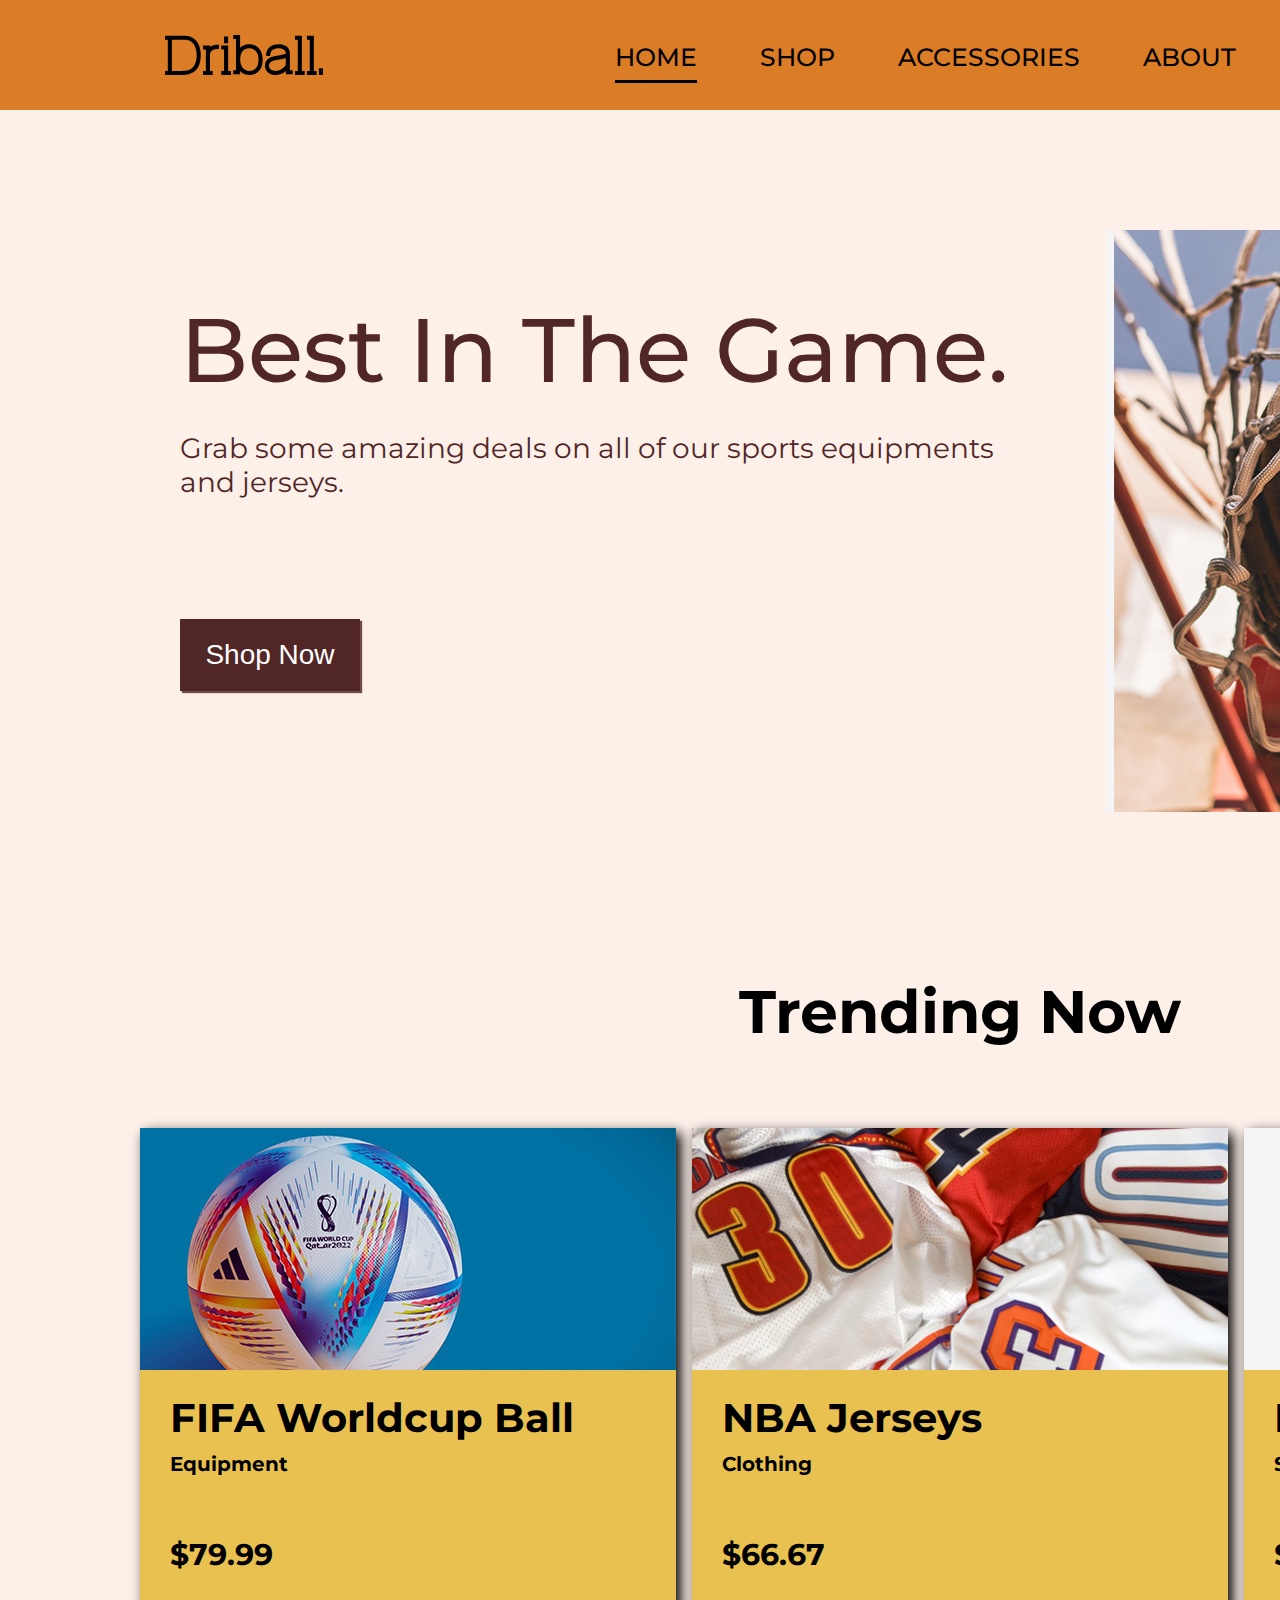
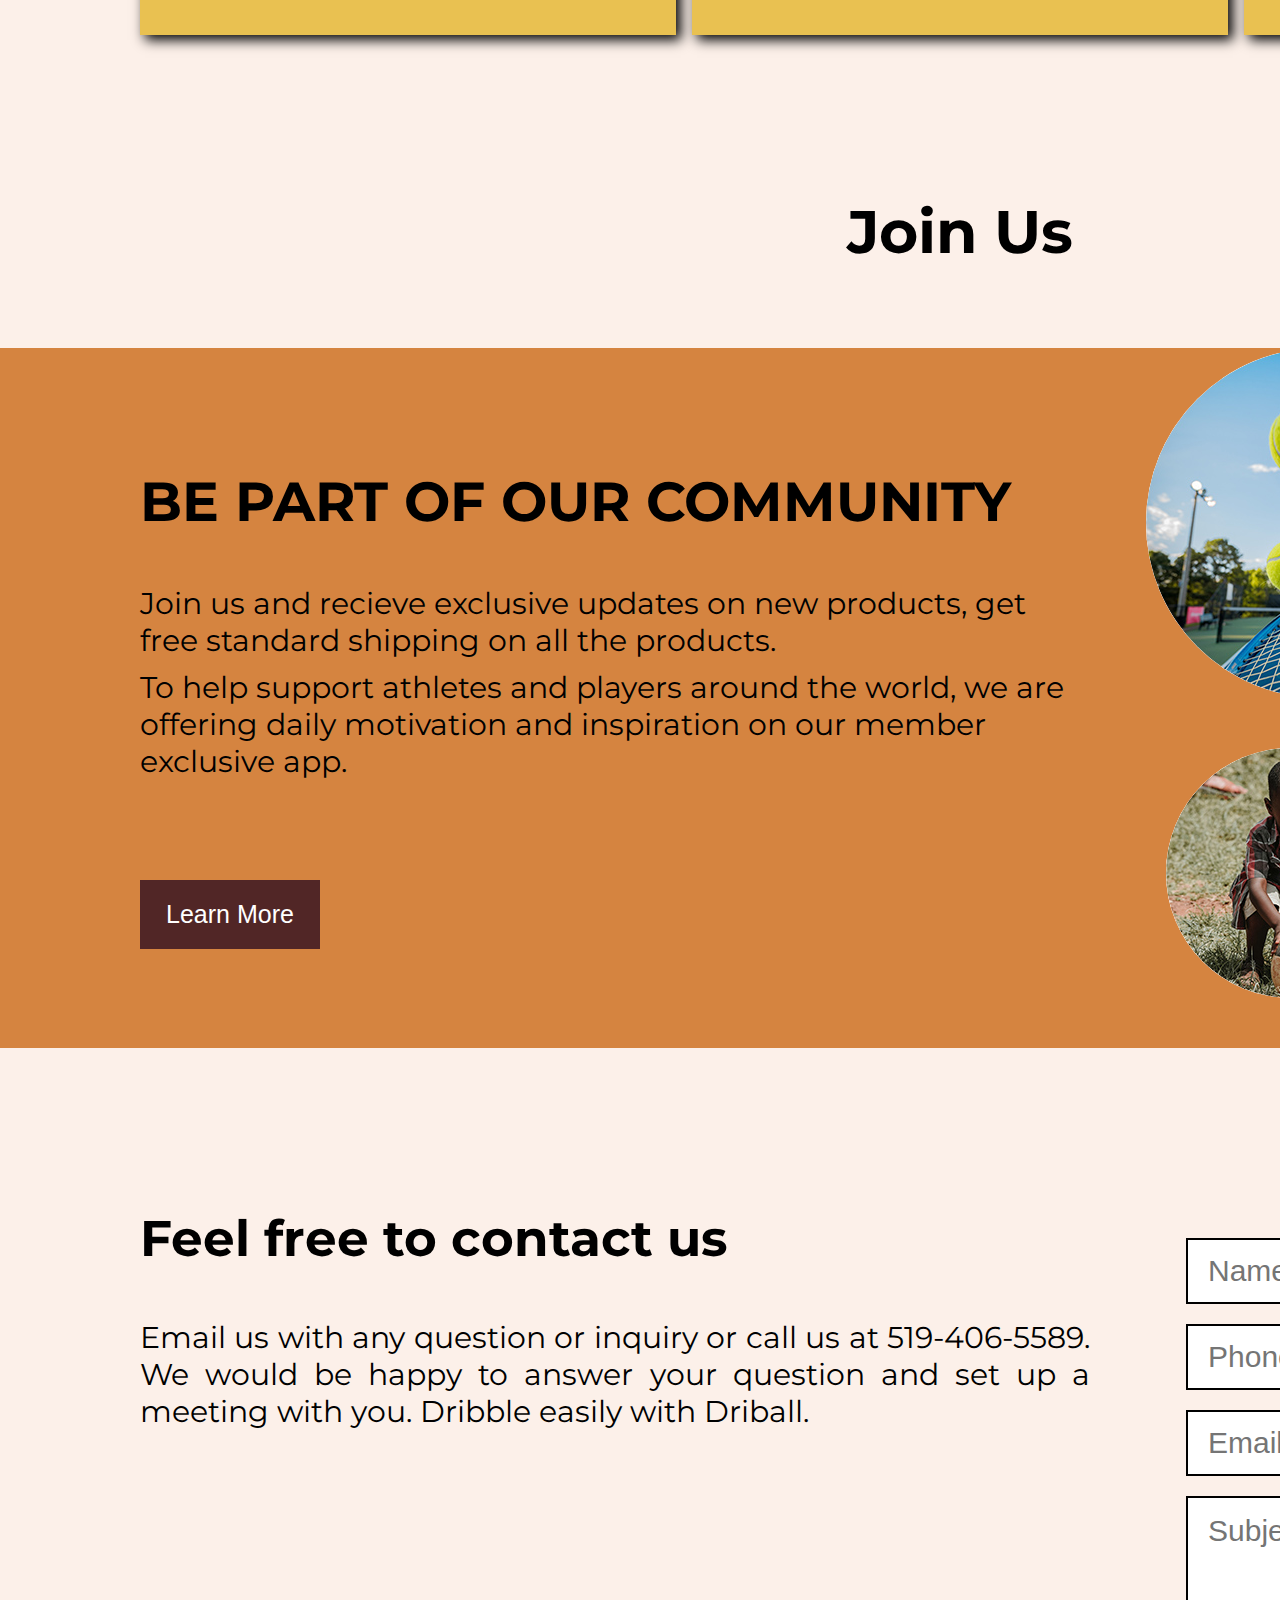
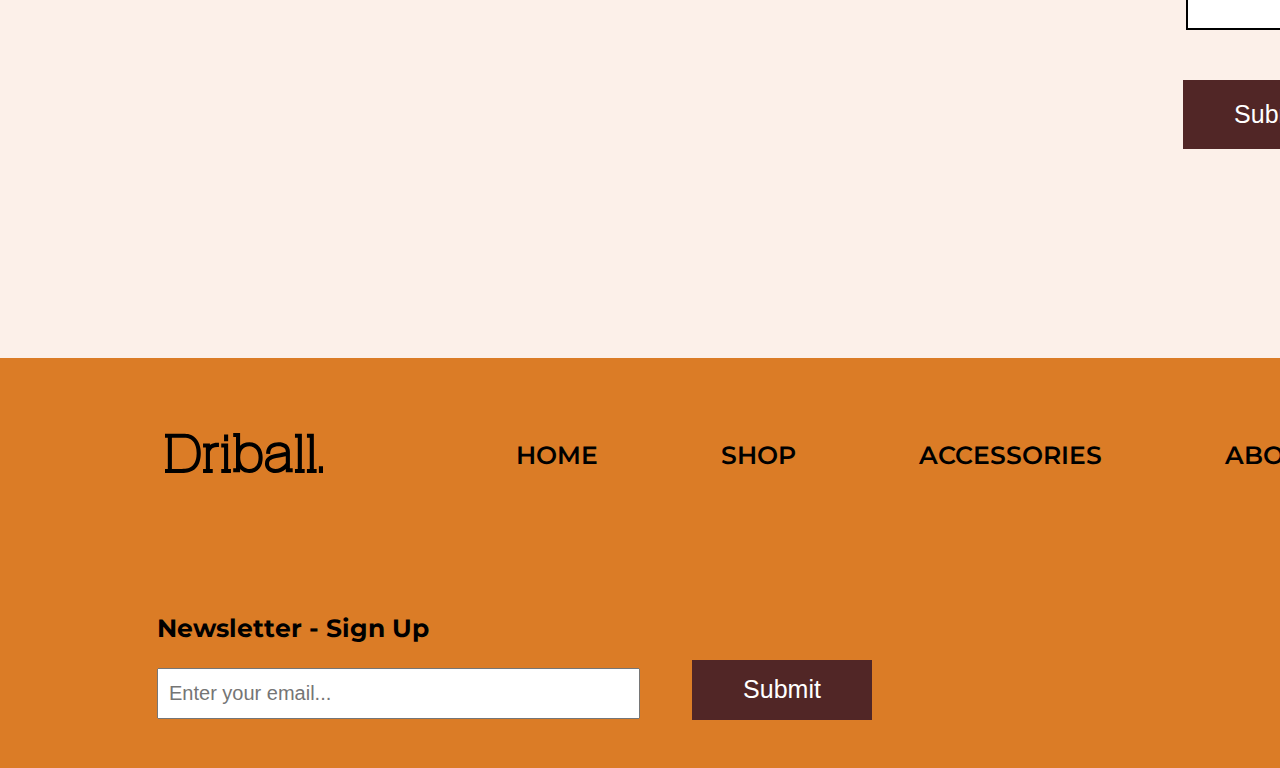
==== commit 5e92b111: "edited-homepage-mobile" ====
--- a/index.html
+++ b/index.html
@@ -7,7 +7,7 @@
     <link rel="preconnect" href="https://fonts.gstatic.com" crossorigin>
     <link href="https://fonts.googleapis.com/css2?family=Montserrat:wght@400;700&display=swap" rel="stylesheet">
     <title>Driball</title>
-    <link rel="icon" href="./img/logo.svg" type="image/x-icon">
+    <link rel="icon" href="./images/logo.svg" type="image/x-icon">
 </head>
 
 <body>
@@ -16,7 +16,7 @@
             <div id="main-header" class="grid-con">
                 <section id="header-box1" class="header-box1">
                     <h2 class="hidden">Logo</h2>
-                    <img src="img/logo.svg" alt="logo">
+                    <img src="images/logo.svg" alt="logo">
                 </section>
                 <nav id="main-nav" class="main_nav">
                     <ul>
@@ -41,14 +41,14 @@
                    <button class="button_hero">Shop Now</button> 
                 </section>
                 <aside id="hero-image">
-                    <img src="img/hero-image.jpg" alt="hero-image">
+                    <img src="images/hero-img.jpg" alt="hero-image">
                 </aside>
             </div>  
            
             <div class="grid-con" id="products">
                 <h2>Trending Now</h2>
                 <div class="product-box1" id="product1">
-                    <img src="img/worldcup-ball.jpg" alt="image">
+                    <img src="images/worldcup-ball.jpg" alt="image">
                     <section class="product-bumper1">
                         <h3>FIFA Worldcup Ball</h3>
                         <h4>Equipment</h4>
@@ -60,7 +60,7 @@
                     </section>
                 </div>
                 <div class="product-box2" id="product2">
-                    <img src="img/nba-jerseys.jpg" alt="image">
+                    <img src="images/jerseys.jpg" alt="image">
                     <section class="product-bumper2">                  
                         <h3>NBA Jerseys</h3>
                         <h4>Clothing</h4>
@@ -72,7 +72,7 @@
                     </section>
                 </div>
                 <div class="product-box3" id="product3">
-                    <img src="img/nike_shoes.jpg" alt="image">
+                    <img src="images/nike-shoes.jpg" alt="image">
                     <section class="product-bumper3">
                         <h3>NIKE's Zion 2</h3>
                         <h4>Shoes</h4>
@@ -97,10 +97,18 @@
                         <button class="learn-more">Learn More</button> 
                     </section>
                     <section class="circle-part">
-                        <article class="circle1"></article>
-                        <article class="circle2"></article>
-                        <article class="circle3"></article>
-                        <article class="circle4"></article>
+                        <article class="circle1">
+                            <img src="images/circle-top-left.jpg" alt="girlwithtennis">
+                        </article>
+                        <article class="circle2">
+                            <img src="images/circle-top-right.jpg" alt="shoesinair">
+                        </article>
+                        <article class="circle3">
+                            <img src="images/circle-buttom-left.jpg" alt="poorboywithball">
+                        </article>
+                        <article class="circle4">
+                            <img src="images/circle-buttom-right.jpg" alt="boysplayingbasketball">
+                        </article>
                     </section>
                 </div>
             </div>
@@ -127,7 +135,7 @@
         <footer id="footer-con">
             <div class="grid-con" id="footer">
                 <section id="footer-logo" class="footer-logo">
-                    <img src="img/logo.svg" alt="logo">
+                    <img src="images/logo.svg" alt="logo">
                 </section>
                 <nav id="footer-nav" class="footer-nav">
                     <ul>
@@ -145,9 +153,9 @@
                     <button class="footer-submit">Submit</button> 
                 </aside>
                 <nav id="footer-social" class="social-media">
-                    <img class="insta" src="img/facebook_logo.svg" alt="facebook">
-                    <img class="facebook" src="img/instagram_logo.svg" alt="instagram">
-                    <img class="mail" src="img/email.svg" alt="email">
+                    <img class="insta" src="images/facebook_logo.svg" alt="facebook">
+                    <img class="facebook" src="images/instagram_logo.svg" alt="instagram">
+                    <img class="mail" src="images/email.svg" alt="email">
                 </nav>
             </div>
         </footer>
--- a/css/main.css
+++ b/css/main.css
@@ -119,7 +119,7 @@
 .button_nav {
     width: 150px;
 	margin-top: 20px;
-	margin-left: 100px;
+	margin-left: 20px;
 	font-family:  Montserrat;
 	font-size: 20px;
 	position: relative;
@@ -290,6 +290,7 @@
 	text-align: left;
 	padding-left: 30px;
 	margin-bottom: 0;
+	margin-top: 20px;
 }
 
 .product-box1 h4 {
@@ -367,6 +368,7 @@
 .hover-btn-2 {
 	width: 160px;
 	font-size: 25px;
+	font-family: Montserrat;
 	margin-right: 20px;
 	position: relative;
 	background-color: #6767f8;
@@ -386,6 +388,7 @@
 	text-align: left;
 	padding-left: 30px;
 	margin-bottom: 0;
+	margin-top: 20px;
 }
 
 .product-box2 h4 {
@@ -462,6 +465,7 @@
 .hover-btn-3 {
 	width: 160px;
 	font-size: 25px;
+	font-family: Montserrat;
 	margin-right: 20px;
 	position: relative;
 	background-color: #6767f8;
@@ -481,6 +485,7 @@
 	text-align: left;
 	padding-left: 30px;
 	margin-bottom: 0;
+	margin-top: 20px;
 }
 
 .product-box3 h4 {
@@ -506,7 +511,6 @@
 
 
 #join-con {
-	background-color: #D58440;
 	padding-top: 10px;
 	padding-bottom: 10px;
 }
@@ -517,6 +521,10 @@
 	margin-bottom: 80px;
 }
 
+#about {
+	background-color: #D58440;
+}
+
 .join-text {
 	grid-column: 1/8;
 	height: 700px;
@@ -544,6 +552,7 @@
 	color: white;
 	padding: 20px;
 	cursor: pointer;
+	border: none;
 }
 
 .circle-part {
@@ -559,7 +568,14 @@
 	height: 350px;
 	border-radius: 50%;
 	margin: 0 0 0 40px;
-	
+}
+
+.circle1 img{
+	position: absolute;
+	clip-path: circle(50%);
+	object-fit: cover;
+	width: 350px;
+	height: 350px;
 }
 
 .circle2 {
@@ -568,8 +584,15 @@
 	width: 250px;
 	height: 250px;
 	border-radius: 50%;
-	margin: 40px 0 0 450px;
-	
+	margin: 40px 0 0 450px;	
+}
+
+.circle2 img{
+	position: absolute;
+	clip-path: circle(50%);
+	object-fit: cover;
+	width: 250px;
+	height: 250px;
 }
   
 .circle3 {
@@ -578,8 +601,15 @@
 	width: 250px;
 	height: 250px;
 	border-radius: 50%;
-	margin: 400px 0 0 60px;
-	
+	margin: 400px 0 0 60px;	
+}
+
+.circle3 img{
+	position: absolute;
+	clip-path: circle(50%);
+	object-fit: cover;
+	width: 250px;
+	height: 250px;
 }
 
 
@@ -592,6 +622,14 @@
 	margin: 350px 0 0 350px ;
 }
 
+.circle4 img{
+	position: absolute;
+	clip-path: circle(50%);
+	object-fit: cover;
+	width: 350px;
+	height: 350px;
+}
+
 #join-image {
 	grid-column: 8/-1;
 	/* Remove as content will dictate height */
@@ -625,7 +663,7 @@
 }
 
 .contact-form {
-	background-color: white;
+	background-color: #fcf0e9;
 }
 
 .text-box1 {
@@ -803,7 +841,7 @@
 
 #gallery-hero-con {
 	background-color: #aaaaaa;
-	background: url("https://via.placeholder.com/1920x580");
+	background-image: linear-gradient(rgba(0,0,0,0.3), rgba(0,0,0,0.8)), url(../images/hero-img-gallery.jpg) ;
 	height: 580px;
 }
 
@@ -812,6 +850,18 @@
 	/* Remove as content will dictate height */
 	height: 200px;
 	margin-top: 100px;
+}
+
+.gallery-hr-txt h2{
+	font-size: 80px;
+	color: white;
+	margin-bottom: 10px;
+	margin-top: 50px;
+}
+
+.gallery-hr-txt p{
+	font-size: 30px;
+	color: white;
 }
 
 #gallery-controls {
@@ -823,22 +873,108 @@
 }
 
 .dot {
-	background-color: #dddddd;
+	background-color: white;
 	height: 30px;
 	width: 30px;
 	border-radius: 50%;
 	margin: 5px;
-  }
+}
+
+.dot:hover {
+	cursor: pointer;
+}
 
 #gallery h2 {
 	grid-column: 1/-1;
 	text-align: center;
-  }
+	font-size: 40px;
+	margin-top: 80px;
+	margin-bottom: 80px;
+}
 
 .gallery-box {
-	background-color: #ddd;
+	background-color: #E9C151;
 	grid-column: span 4 / span 4;
 	/* Remove as content will dictate height */
 	height: 507px;
 	margin-bottom: 20px;
+	box-shadow: 5px 5px 12px;
+}
+
+.gallery-bumper1{
+	height: 6px; background-color: #E9C151;
+	width: 536px;
+	height: 6px;
+	transition: height 0.2s ease;
+	position: absolute;
+	
+}
+
+.gallery-box .hover-button {
+	opacity: 0;
+}
+
+.gallery-box:hover .gallery-bumper1 {
+	 height: 265px;
+	 opacity: 0.2;
+}
+
+.gallery-box {
+	background-color:  #E9C151 ;
+}
+
+.gallery-box:hover {
+	cursor: pointer;
+}
+
+.overlay {
+	position: absolute;
+	margin: 190px 0 0 340px;
+	opacity: 0;
+	transition: all 0.2s ease;
+	transform: translate(-50%, -50%);
+	
+}
+
+.gallery-box:hover .overlay {
+	opacity: 1;
+}
+
+.gal-hov-btn-1 {
+	width: 160px;
+	font-size: 25px;
+	margin-right: 20px;
+	position: relative;
+	background-color: #4a23f5;
+	color: white;
+	padding: 20px;
+	cursor: pointer;
+	border: none;
+	box-shadow: 2px 2px 1px rgb(112, 77, 77);
+}
+
+.gal-hov-btn-1:hover {
+	background-color: #f1b91e;
+}
+
+.gallery-box h3 {
+	font-size: 40px;
+	text-align: left;
+	padding-left: 30px;
+	margin-bottom: 0;
+}
+
+.gallery-box h4 {
+	font-size: 20px;
+	text-align: left;
+	padding-left: 30px;
+	margin-top: 10px;
+	margin-bottom: 0;
+}
+
+.gallery-box h5 {
+	font-size: 30px;
+	text-align: left;
+	padding-left: 30px;
+	margin: 60px 0 0 0;
 }